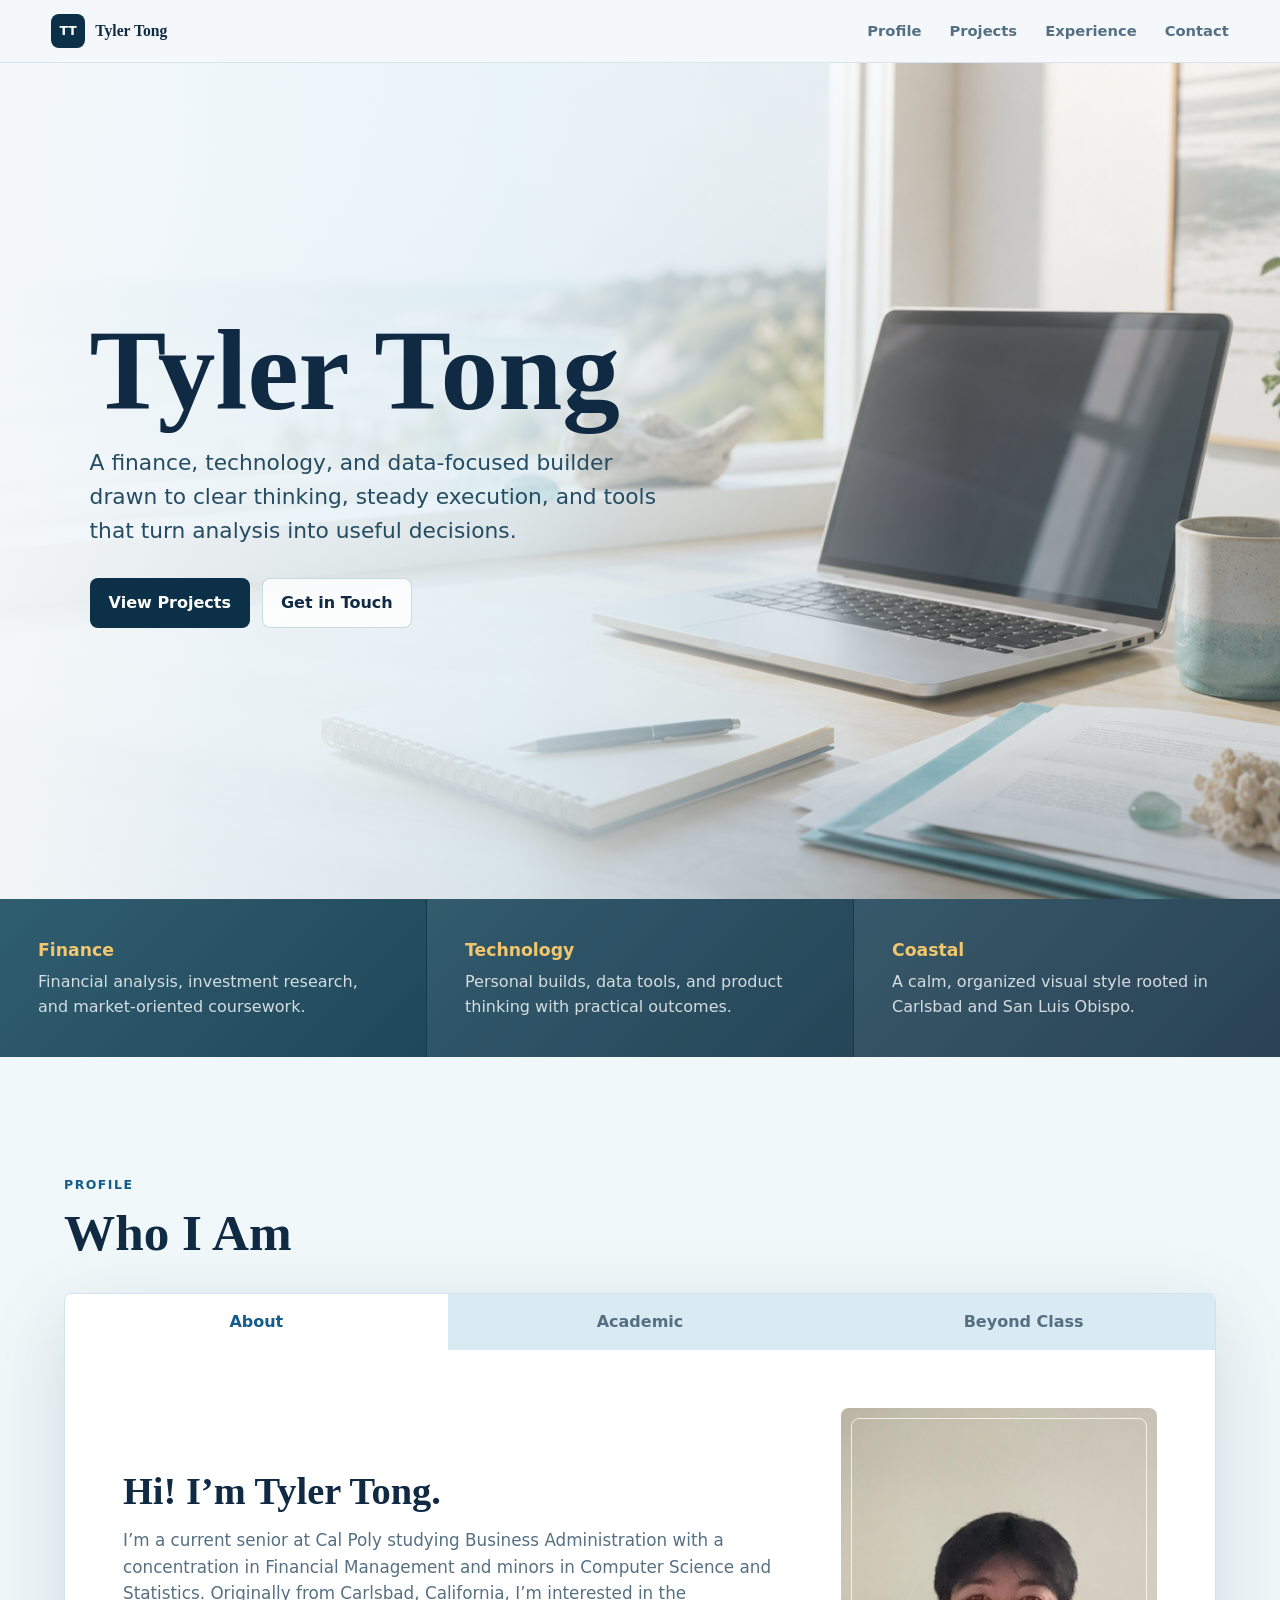
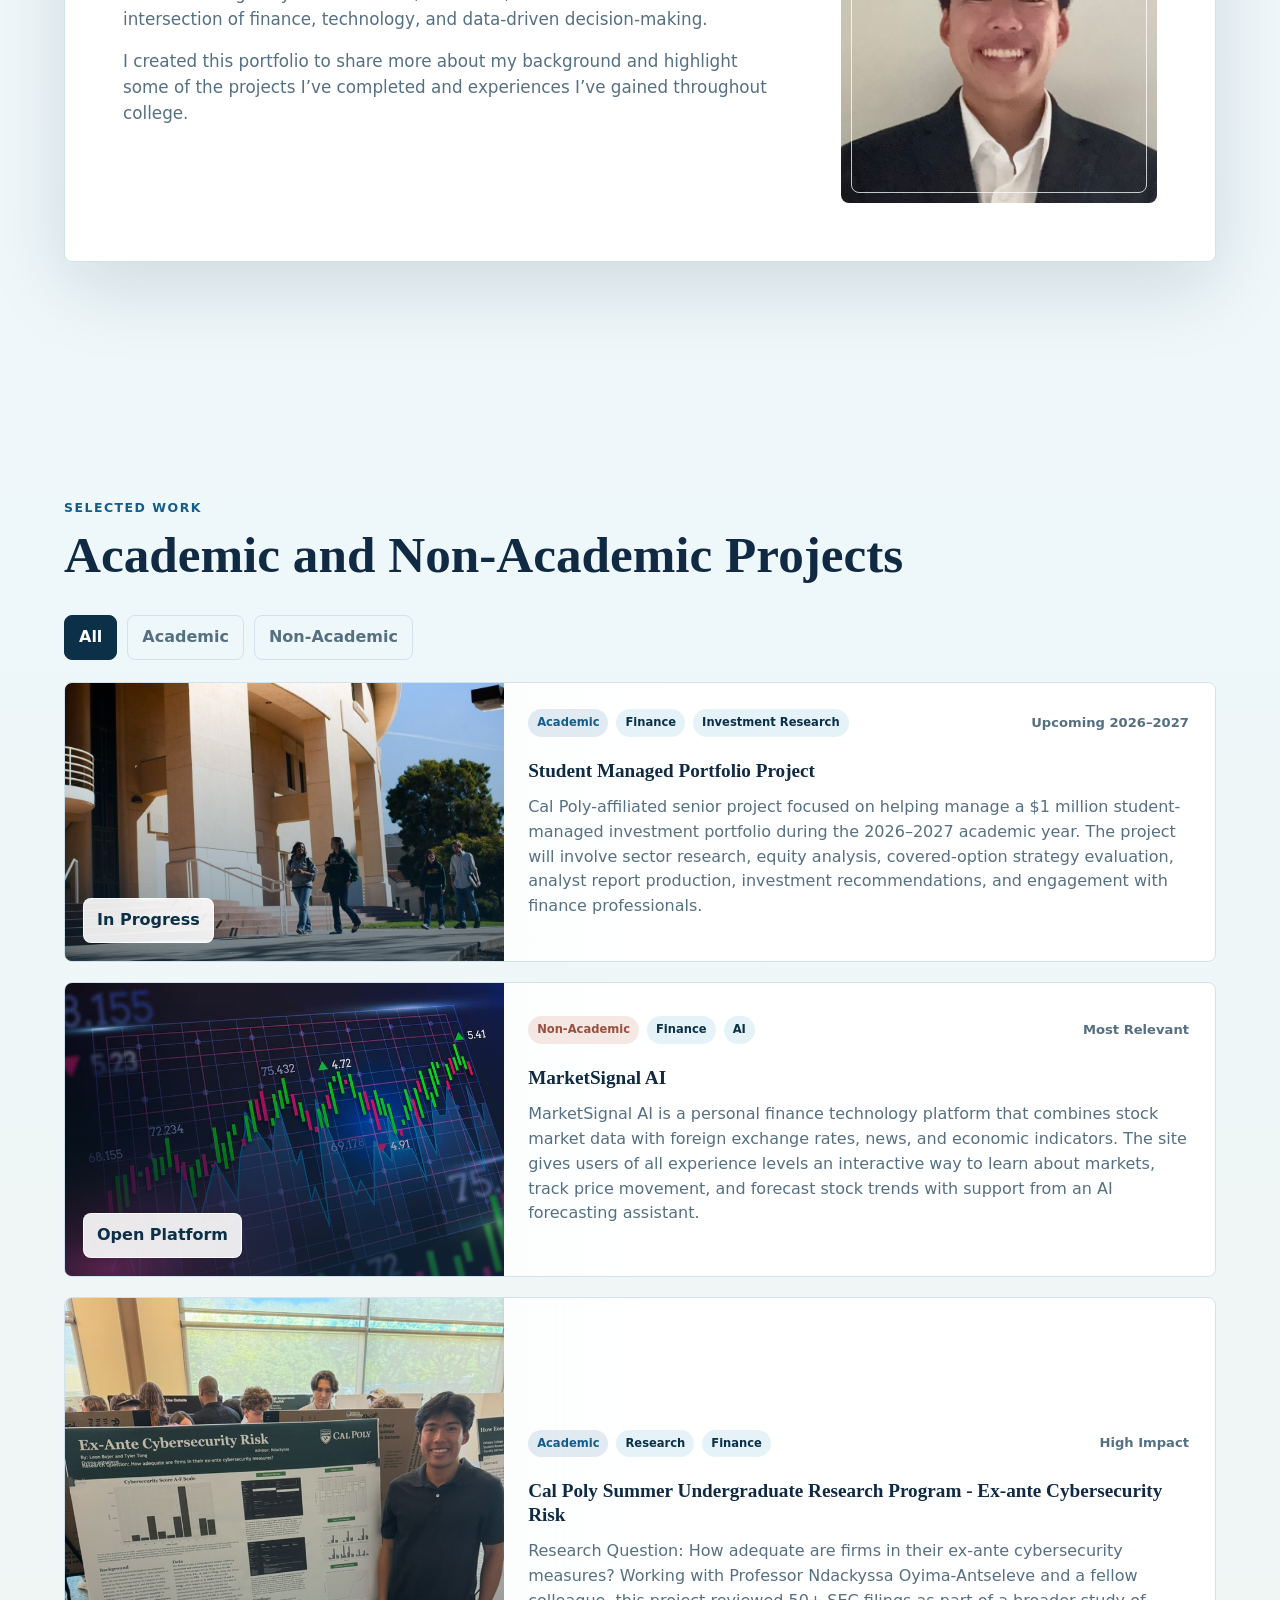
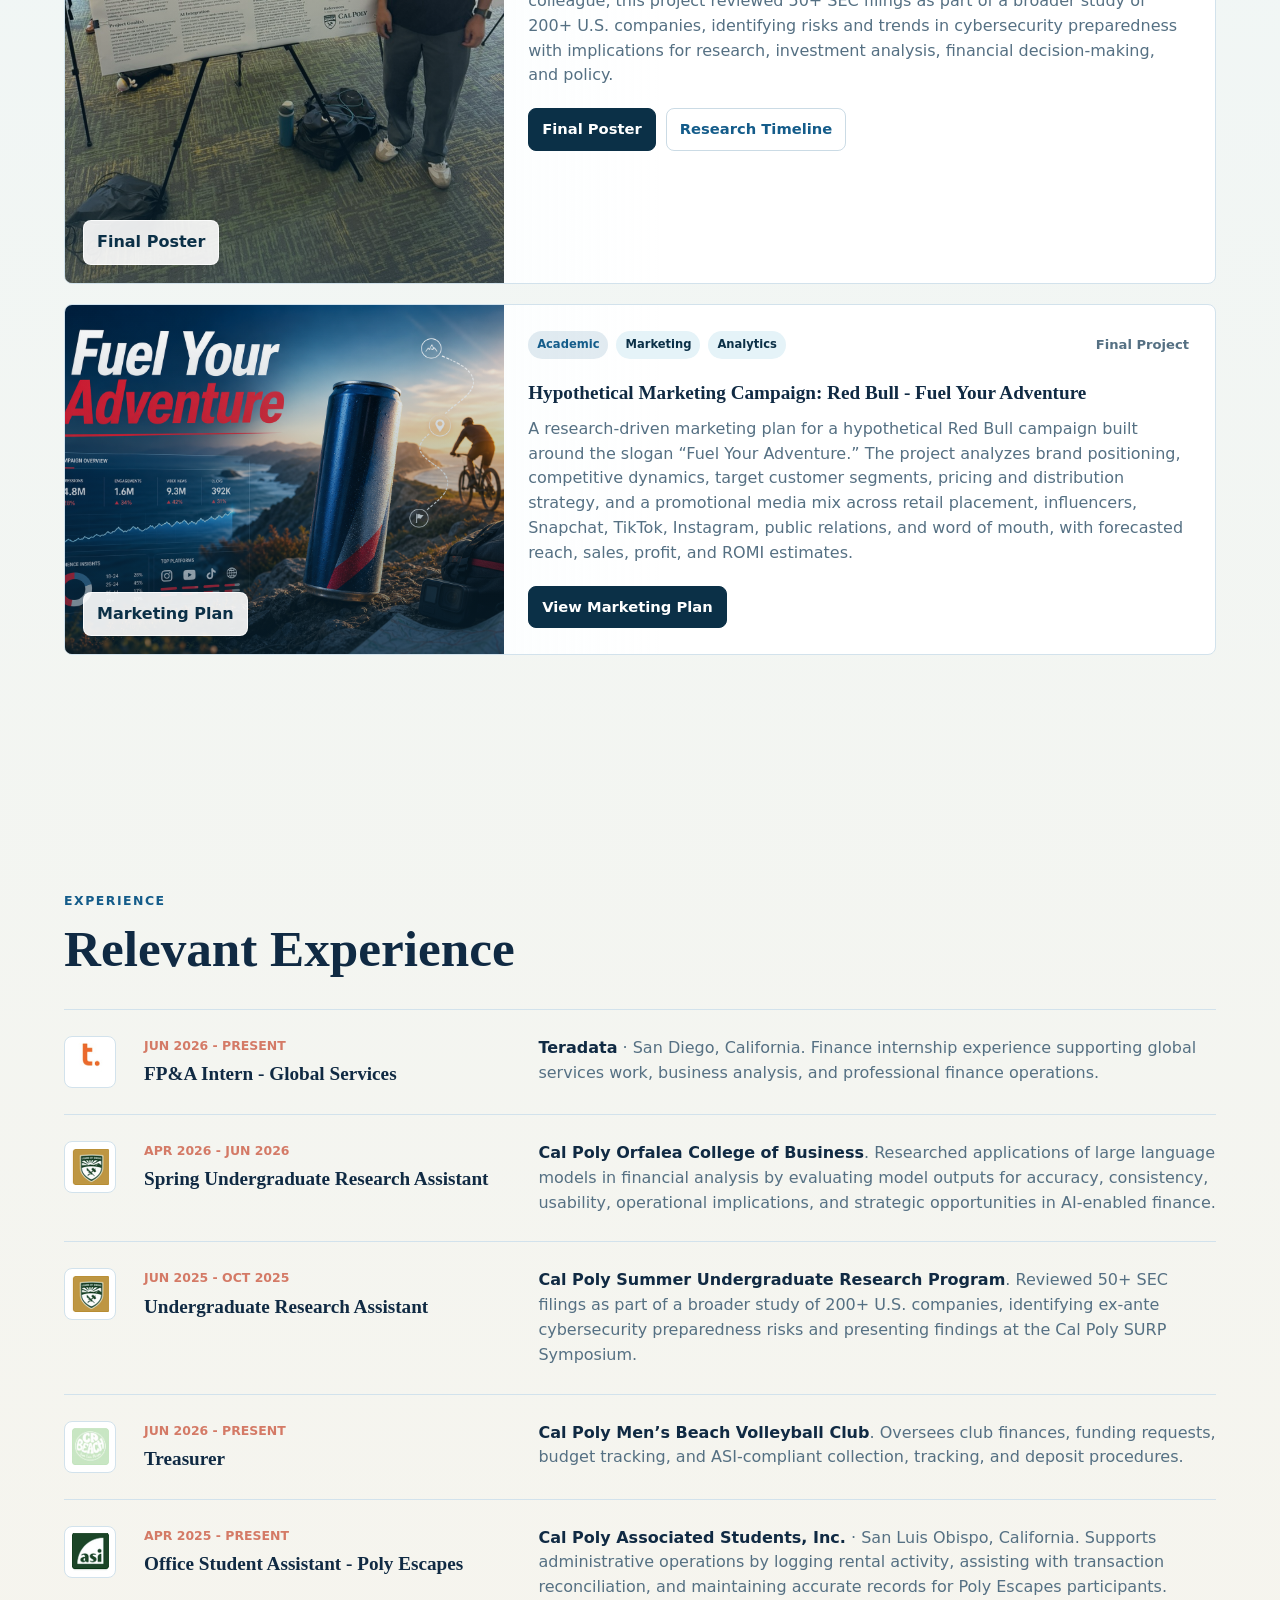
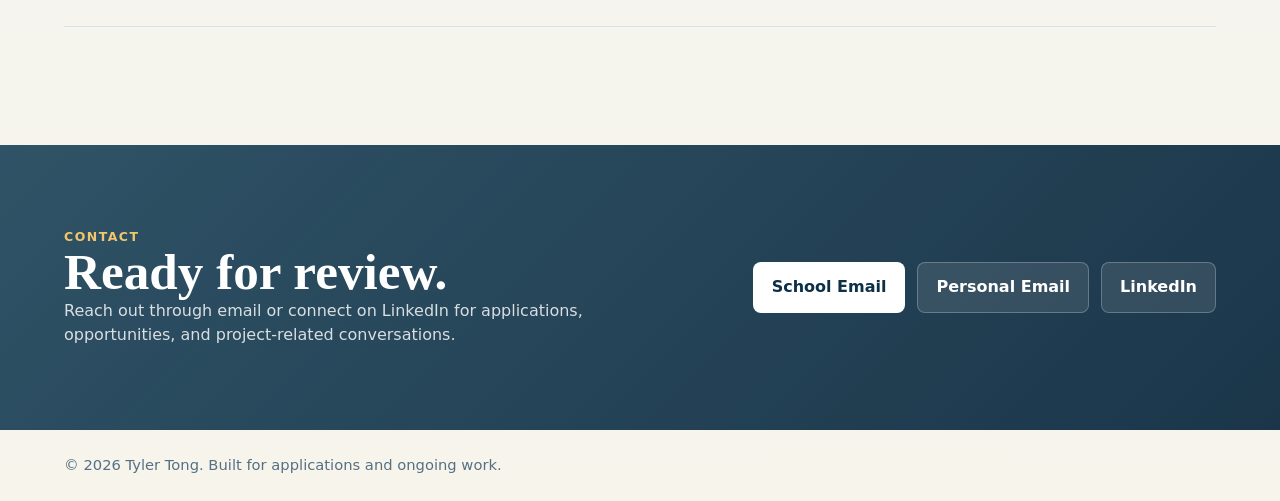
==== index.html @ 94c921d3 "Add files via upload" ====
<!doctype html>
<html lang="en">
  <head>
    <meta charset="utf-8">
    <meta name="viewport" content="width=device-width, initial-scale=1">
    <meta
      name="description"
      content="Professional portfolio for Tyler Tong featuring academic work, applied projects, and selected experience."
    >
    <title>Tyler Tong | Portfolio</title>
    <link rel="stylesheet" href="styles.css">
  </head>
  <body>
    <header class="site-header">
      <a class="brand" href="#home" aria-label="Tyler Tong home">
        <span class="brand-mark">TT</span>
        <span>Tyler Tong</span>
      </a>

      <nav class="nav-links" aria-label="Primary navigation">
        <a href="#profile">Profile</a>
        <a href="#projects">Projects</a>
        <a href="#experience">Experience</a>
        <a href="#contact">Contact</a>
      </nav>
    </header>

    <main id="home">
      <section class="hero" aria-labelledby="hero-title">
        <img src="assets/hero-coastal-workspace.png" alt="" aria-hidden="true">
        <div class="hero-overlay"></div>
        <div class="hero-content">
          <h1 id="hero-title">Tyler Tong</h1>
          <p class="hero-copy">
            A finance, technology, and data-focused builder drawn to clear
            thinking, steady execution, and tools that turn analysis into useful
            decisions.
          </p>
          <div class="hero-actions" aria-label="Primary actions">
            <a class="button primary" href="#projects">View Projects</a>
            <a class="button secondary" href="#contact">Get in Touch</a>
          </div>
        </div>
      </section>

      <section class="intro-band" aria-label="Highlights">
        <div>
          <span class="metric">Finance</span>
          <p>Financial analysis, investment research, and market-oriented coursework.</p>
        </div>
        <div>
          <span class="metric">Technology</span>
          <p>Personal builds, data tools, and product thinking with practical outcomes.</p>
        </div>
        <div>
          <span class="metric">Coastal</span>
          <p>A calm, organized visual style rooted in Carlsbad and San Luis Obispo.</p>
        </div>
      </section>

      <section id="profile" class="section profile-section" aria-labelledby="profile-title">
        <div class="section-heading">
          <p class="eyebrow">Profile</p>
          <h2 id="profile-title">Who I Am</h2>
        </div>

        <div class="tab-shell">
          <div class="tabs" role="tablist" aria-label="Profile sections">
            <button class="tab-button active" type="button" role="tab" aria-selected="true" aria-controls="about-panel" id="about-tab">
              About
            </button>
            <button class="tab-button" type="button" role="tab" aria-selected="false" aria-controls="academic-panel" id="academic-tab">
              Academic
            </button>
            <button class="tab-button" type="button" role="tab" aria-selected="false" aria-controls="beyond-panel" id="beyond-tab">
              Beyond Class
            </button>
          </div>

          <article class="tab-panel active" role="tabpanel" id="about-panel" aria-labelledby="about-tab">
            <div class="about-layout">
              <div>
                <h3>Hi! I’m Tyler Tong.</h3>
                <p>
                  I’m a current senior at Cal Poly studying Business Administration
                  with a concentration in Financial Management and minors in
                  Computer Science and Statistics. Originally from Carlsbad,
                  California, I’m interested in the intersection of finance,
                  technology, and data-driven decision-making.
                </p>
                <p>
                  I created this portfolio to share more about my background and
                  highlight some of the projects I’ve completed and experiences
                  I’ve gained throughout college.
                </p>
              </div>
              <figure class="profile-photo">
                <img src="assets/tyler-suit.jpeg" alt="Tyler Tong in a suit">
              </figure>
            </div>
          </article>

          <article class="tab-panel" role="tabpanel" id="academic-panel" aria-labelledby="academic-tab" hidden>
            <h3>Academic Background</h3>
            <dl class="academic-list">
              <div>
                <dt>Major</dt>
                <dd>Business Administration</dd>
              </div>
              <div>
                <dt>Concentration</dt>
                <dd>Financial Management</dd>
              </div>
              <div>
                <dt>Minors</dt>
                <dd>Computer Science and Statistics</dd>
              </div>
              <div>
                <dt>Academic Interests</dt>
                <dd>Financial Analysis, Investment Research, Data Analytics, and Technology</dd>
              </div>
              <div>
                <dt>Relevant Coursework</dt>
                <dd>Advanced Corporate Finance, Security Analysis and Portfolio Management, Fixed Income, Applied Regression Analysis, and Data Structures</dd>
              </div>
            </dl>

            <div class="honors-grid" aria-label="Academic honors">
              <article>
                <span>Dean’s List</span>
                <p>Awarded for earning a quarterly GPA of 3.5 or higher; recognized in multiple quarters.</p>
              </article>
              <article>
                <span>President’s List</span>
                <p>Awarded for earning Dean’s List honors in all three quarters of an academic year; 2024–2025 and 2025–2026.</p>
              </article>
            </div>
          </article>

          <article class="tab-panel" role="tabpanel" id="beyond-panel" aria-labelledby="beyond-tab" hidden>
            <h3>Beyond the Classroom</h3>
            <p>
              Some of the activities and interests I enjoy outside the classroom
              include beach volleyball, volunteering, running, surfing, and
              playing guitar.
            </p>

            <div class="beyond-grid">
              <article class="beyond-card featured">
                <img src="assets/beach-volleyball.jpeg" alt="Tyler playing beach volleyball with teammates">
                <div>
                  <span class="tag applied">Leadership</span>
                  <h4>Cal Poly Men’s Beach Volleyball Club</h4>
                  <p>
                    Treasurer and active club member. This role combines team
                    leadership, organization, and a sport that has been a big part
                    of my college experience.
                  </p>
                  <a href="https://www.instagram.com/cpmensbeach?utm_source=ig_web_button_share_sheet&amp;igsh=ZDNlZDc0MzIxNw==" target="_blank" rel="noreferrer">
                    Instagram
                  </a>
                </div>
              </article>

              <article class="beyond-card logo-card">
                <div class="logo-frame">
                  <img src="assets/slo-city-logo.png" alt="SLO City Church logo">
                </div>
                <h4>SLO City Church</h4>
                <p>Volunteer supporting church activities and events.</p>
                <a href="https://slocity.church/" target="_blank" rel="noreferrer">Website</a>
              </article>

              <article class="beyond-card interests-card">
                <img src="assets/running.jpeg" alt="Tyler running outdoors">
                <h4>Outside Interests</h4>
                <p>Running, surfing, and playing guitar.</p>
                <div class="interest-icons" aria-label="Personal interests">
                  <span>Run</span>
                  <span>Surf</span>
                  <span>Guitar</span>
                </div>
              </article>
            </div>
          </article>
        </div>
      </section>

      <section id="projects" class="section projects-section" aria-labelledby="projects-title">
        <div class="section-heading">
          <p class="eyebrow">Selected Work</p>
          <h2 id="projects-title">Academic and Non-Academic Projects</h2>
        </div>

        <div class="filter-bar" aria-label="Project filters">
          <button class="filter-button active" type="button" data-filter="all">All</button>
          <button class="filter-button" type="button" data-filter="academic">Academic</button>
          <button class="filter-button" type="button" data-filter="non-academic">Non-Academic</button>
        </div>

        <div class="project-list">
          <article class="project-card" data-category="academic">
            <div class="project-media">
              <img src="assets/student-managed-portfolio.png" alt="Cal Poly campus building with students walking outside">
              <a href="#" aria-label="Student Managed Portfolio Project details coming soon">In Progress</a>
            </div>
            <div class="project-content">
              <div class="card-topline">
                <div class="tag-row">
                  <span class="tag academic">Academic</span>
                  <span class="tag focus">Finance</span>
                  <span class="tag focus">Investment Research</span>
                </div>
                <span class="year">Upcoming 2026–2027</span>
              </div>
              <h3>Student Managed Portfolio Project</h3>
              <p>
                Cal Poly-affiliated senior project focused on helping manage a
                $1 million student-managed investment portfolio during the
                2026–2027 academic year. The project will involve sector
                research, equity analysis, covered-option strategy evaluation,
                analyst report production, investment recommendations, and
                engagement with finance professionals.
              </p>
            </div>
          </article>

          <article class="project-card" data-category="non-academic">
            <div class="project-media">
              <img src="assets/marketsignal-ai.png" alt="Market chart visualization for MarketSignal AI">
              <a href="https://ai-market-analytics-platform.onrender.com/#home" target="_blank" rel="noreferrer" aria-label="Open MarketSignal AI platform">Open Platform</a>
            </div>
            <div class="project-content">
              <div class="card-topline">
                <div class="tag-row">
                  <span class="tag applied">Non-Academic</span>
                  <span class="tag focus">Finance</span>
                  <span class="tag focus">AI</span>
                </div>
                <span class="year">Most Relevant</span>
              </div>
              <h3>MarketSignal AI</h3>
              <p>
                MarketSignal AI is a personal finance technology platform that
                combines stock market data with foreign exchange rates, news, and
                economic indicators. The site gives users of all experience levels
                an interactive way to learn about markets, track price movement,
                and forecast stock trends with support from an AI forecasting
                assistant.
              </p>
            </div>
          </article>

          <article class="project-card" data-category="academic">
            <div class="project-media">
              <img src="assets/surp-symposium.jpeg" alt="Tyler Tong presenting the Ex-Ante Cybersecurity Risk poster at the Cal Poly SURP Symposium">
              <a href="assets/documents/surp-final-poster.pdf" target="_blank" rel="noreferrer" aria-label="Open SURP final research poster">Final Poster</a>
            </div>
            <div class="project-content">
              <div class="card-topline">
                <div class="tag-row">
                  <span class="tag academic">Academic</span>
                  <span class="tag focus">Research</span>
                  <span class="tag focus">Finance</span>
                </div>
                <span class="year">High Impact</span>
              </div>
              <h3>Cal Poly Summer Undergraduate Research Program - Ex-ante Cybersecurity Risk</h3>
              <p>
                Research Question: How adequate are firms in their ex-ante
                cybersecurity measures? Working with Professor Ndackyssa
                Oyima-Antseleve and a fellow colleague, this project reviewed 50+
                SEC filings as part of a broader study of 200+ U.S. companies,
                identifying risks and trends in cybersecurity preparedness with
                implications for research, investment analysis, financial
                decision-making, and policy.
              </p>
              <div class="project-actions" aria-label="SURP research documents">
                <a href="assets/documents/surp-final-poster.pdf" target="_blank" rel="noreferrer">Final Poster</a>
                <a href="assets/documents/surp-timeline-presentation.pdf" target="_blank" rel="noreferrer">Research Timeline</a>
              </div>
            </div>
          </article>

          <article class="project-card" data-category="academic">
            <div class="project-media">
              <img src="assets/redbull-fuel-your-adventure.png" alt="Hypothetical Fuel Your Adventure marketing campaign visual with adventure and analytics elements">
              <a href="assets/documents/redbull-final-marketing-plan.pdf" target="_blank" rel="noreferrer" aria-label="Open Red Bull final marketing plan">Marketing Plan</a>
            </div>
            <div class="project-content">
              <div class="card-topline">
                <div class="tag-row">
                  <span class="tag academic">Academic</span>
                  <span class="tag focus">Marketing</span>
                  <span class="tag focus">Analytics</span>
                </div>
                <span class="year">Final Project</span>
              </div>
              <h3>Hypothetical Marketing Campaign: Red Bull - Fuel Your Adventure</h3>
              <p>
                A research-driven marketing plan for a hypothetical Red Bull
                campaign built around the slogan “Fuel Your Adventure.” The
                project analyzes brand positioning, competitive dynamics, target
                customer segments, pricing and distribution strategy, and a
                promotional media mix across retail placement, influencers,
                Snapchat, TikTok, Instagram, public relations, and word of mouth,
                with forecasted reach, sales, profit, and ROMI estimates.
              </p>
              <div class="project-actions" aria-label="Red Bull marketing campaign document">
                <a href="assets/documents/redbull-final-marketing-plan.pdf" target="_blank" rel="noreferrer">View Marketing Plan</a>
              </div>
            </div>
          </article>
        </div>
      </section>

      <section id="experience" class="section timeline-section" aria-labelledby="experience-title">
        <div class="section-heading">
          <p class="eyebrow">Experience</p>
          <h2 id="experience-title">Relevant Experience</h2>
        </div>

        <div class="timeline">
          <article>
            <div class="experience-logo">
              <img src="assets/teradata-logo.png" alt="Teradata logo">
            </div>
            <div class="experience-role">
              <span>Jun 2026 - Present</span>
              <h3>FP&amp;A Intern - Global Services</h3>
            </div>
            <p>
              <strong>Teradata</strong> · San Diego, California. Finance internship
              experience supporting global services work, business analysis, and
              professional finance operations.
            </p>
          </article>
          <article>
            <div class="experience-logo">
              <img src="assets/cal-poly-ocob-logo.png" alt="Cal Poly Orfalea College of Business logo">
            </div>
            <div class="experience-role">
              <span>Apr 2026 - Jun 2026</span>
              <h3>Spring Undergraduate Research Assistant</h3>
            </div>
            <p>
              <strong>Cal Poly Orfalea College of Business</strong>. Researched
              applications of large language models in financial analysis by
              evaluating model outputs for accuracy, consistency, usability,
              operational implications, and strategic opportunities in
              AI-enabled finance.
            </p>
          </article>
          <article>
            <div class="experience-logo">
              <img src="assets/cal-poly-ocob-logo.png" alt="Cal Poly Orfalea College of Business logo">
            </div>
            <div class="experience-role">
              <span>Jun 2025 - Oct 2025</span>
              <h3>Undergraduate Research Assistant</h3>
            </div>
            <p>
              <strong>Cal Poly Summer Undergraduate Research Program</strong>.
              Reviewed 50+ SEC filings as part of a broader study of 200+ U.S.
              companies, identifying ex-ante cybersecurity preparedness risks
              and presenting findings at the Cal Poly SURP Symposium.
            </p>
          </article>
          <article>
            <div class="experience-logo">
              <img src="assets/beach-volleyball-logo.png" alt="Cal Poly Men's Beach Volleyball Club logo">
            </div>
            <div class="experience-role">
              <span>Jun 2026 - Present</span>
              <h3>Treasurer</h3>
            </div>
            <p>
              <strong>Cal Poly Men’s Beach Volleyball Club</strong>. Oversees
              club finances, funding requests, budget tracking, and
              ASI-compliant collection, tracking, and deposit procedures.
            </p>
          </article>
          <article>
            <div class="experience-logo">
              <img src="assets/asi-logo.png" alt="Associated Students, Inc. logo">
            </div>
            <div class="experience-role">
              <span>Apr 2025 - Present</span>
              <h3>Office Student Assistant - Poly Escapes</h3>
            </div>
            <p>
              <strong>Cal Poly Associated Students, Inc.</strong> · San Luis
              Obispo, California. Supports administrative operations by logging
              rental activity, assisting with transaction reconciliation, and
              maintaining accurate records for Poly Escapes participants.
            </p>
          </article>
        </div>
      </section>

      <section id="contact" class="contact-section" aria-labelledby="contact-title">
        <div>
          <p class="eyebrow">Contact</p>
          <h2 id="contact-title">Ready for review.</h2>
          <p>
            Reach out through email or connect on LinkedIn for applications,
            opportunities, and project-related conversations.
          </p>
        </div>
        <div class="contact-actions">
          <a class="button primary" href="mailto:tntong@calpoly.edu">School Email</a>
          <a class="button secondary" href="mailto:tytong12@gmail.com">Personal Email</a>
          <a class="button secondary" href="https://www.linkedin.com/in/tyler-tong/" target="_blank" rel="noreferrer">LinkedIn</a>
        </div>
      </section>
    </main>

    <footer class="site-footer">
      <p>&copy; <span id="year"></span> Tyler Tong. Built for applications and ongoing work.</p>
    </footer>

    <script src="script.js"></script>
  </body>
</html>
---- styles.css ----
:root {
  --ink: #102a43;
  --muted: #557083;
  --paper: #f4f8fb;
  --surface: #ffffff;
  --line: #d2e2ec;
  --green: #087f8c;
  --coral: #d47a66;
  --gold: #caa35e;
  --graphite: #0b3047;
  --aqua: #d7f0f4;
  --sand: #f0e5cf;
  --blue: #145c8a;
  --sky: #e8f5fb;
  --shadow: 0 24px 80px rgba(16, 42, 67, 0.14);
}

* {
  box-sizing: border-box;
}

html {
  scroll-behavior: smooth;
}

body {
  margin: 0;
  background:
    linear-gradient(180deg, #f4f8fb 0%, #eef7f9 42%, #f7f4ec 100%);
  color: var(--ink);
  font-family: system-ui, -apple-system, BlinkMacSystemFont, "Segoe UI", sans-serif;
  line-height: 1.55;
  font-variant-numeric: tabular-nums;
}

a {
  color: inherit;
}

.site-header {
  align-items: center;
  background: rgba(244, 248, 251, 0.92);
  border-bottom: 1px solid rgba(210, 226, 236, 0.92);
  display: flex;
  justify-content: space-between;
  left: 0;
  padding: 14px clamp(18px, 4vw, 52px);
  position: sticky;
  right: 0;
  top: 0;
  z-index: 20;
  backdrop-filter: blur(18px);
}

.brand {
  align-items: center;
  display: inline-flex;
  font-size: 0.98rem;
  font-family: Georgia, "Times New Roman", serif;
  font-weight: 700;
  gap: 10px;
  letter-spacing: 0;
  text-decoration: none;
}

.brand-mark {
  align-items: center;
  background: var(--graphite);
  border-radius: 8px;
  color: #fff;
  display: inline-flex;
  font-family: system-ui, -apple-system, BlinkMacSystemFont, "Segoe UI", sans-serif;
  font-size: 0.78rem;
  height: 34px;
  justify-content: center;
  width: 34px;
}

.nav-links {
  display: flex;
  gap: clamp(14px, 2.3vw, 28px);
}

.nav-links a {
  color: var(--muted);
  font-size: 0.92rem;
  font-weight: 800;
  text-decoration: none;
}

.nav-links a:hover {
  color: var(--ink);
}

.hero {
  display: grid;
  min-height: calc(100vh - 64px);
  overflow: hidden;
  position: relative;
}

.hero img,
.hero-overlay,
.hero-content {
  grid-area: 1 / 1;
}

.hero img {
  height: 100%;
  min-height: calc(100vh - 64px);
  object-fit: cover;
  object-position: center;
  width: 100%;
}

.hero-overlay {
  background:
    linear-gradient(90deg, rgba(244, 248, 251, 0.97) 0%, rgba(232, 245, 251, 0.82) 40%, rgba(244, 248, 251, 0.16) 75%),
    linear-gradient(0deg, rgba(11, 48, 71, 0.18), rgba(11, 48, 71, 0));
}

.hero-content {
  align-self: center;
  max-width: 760px;
  padding: clamp(74px, 9vw, 120px) clamp(22px, 7vw, 90px) clamp(82px, 11vw, 130px);
  position: relative;
  z-index: 1;
}

.eyebrow {
  color: var(--blue);
  font-size: 0.78rem;
  font-weight: 800;
  letter-spacing: 0.12em;
  margin: 0 0 12px;
  text-transform: uppercase;
}

h1,
h2,
h3,
p {
  margin-top: 0;
}

h1,
h2,
h3 {
  font-family: Georgia, "Times New Roman", serif;
  font-weight: 700;
}

h1 {
  font-size: clamp(3.8rem, 9vw, 8.8rem);
  letter-spacing: 0;
  line-height: 0.9;
  margin-bottom: 24px;
}

h2 {
  font-size: clamp(2rem, 4vw, 4rem);
  letter-spacing: 0;
  line-height: 1.02;
  margin-bottom: 0;
}

h3 {
  font-size: 1.2rem;
  line-height: 1.25;
  margin-bottom: 12px;
}

.hero-copy {
  color: #244c63;
  font-size: clamp(1.05rem, 2vw, 1.36rem);
  max-width: 650px;
}

.hero-actions,
.contact-actions {
  display: flex;
  flex-wrap: wrap;
  gap: 12px;
  margin-top: 30px;
}

.button {
  align-items: center;
  border: 1px solid transparent;
  border-radius: 8px;
  display: inline-flex;
  font-weight: 800;
  justify-content: center;
  min-height: 46px;
  padding: 12px 18px;
  text-decoration: none;
}

.button.primary {
  background: var(--graphite);
  color: #fff;
}

.button.secondary {
  background: rgba(255, 255, 255, 0.82);
  border-color: rgba(20, 92, 138, 0.22);
  color: var(--ink);
}

.intro-band {
  background:
    linear-gradient(135deg, rgba(8, 127, 140, 0.18), rgba(212, 122, 102, 0.08)),
    var(--graphite);
  color: #fff;
  display: grid;
  gap: 1px;
  grid-template-columns: repeat(3, 1fr);
}

.intro-band div {
  background:
    linear-gradient(135deg, rgba(215, 240, 244, 0.14), rgba(255, 255, 255, 0.03)),
    rgba(255, 255, 255, 0.035);
  min-height: 136px;
  padding: clamp(22px, 4vw, 38px);
}

.metric {
  color: #f2c66d;
  display: block;
  font-size: 1.08rem;
  font-weight: 800;
  margin-bottom: 6px;
}

.intro-band p {
  color: rgba(255, 255, 255, 0.8);
  margin-bottom: 0;
  max-width: 340px;
}

.section {
  padding: clamp(68px, 10vw, 118px) clamp(20px, 5vw, 72px);
}

.section-heading {
  margin: 0 auto 34px;
  max-width: 1160px;
}

.tab-shell {
  background: var(--surface);
  border: 1px solid var(--line);
  border-radius: 8px;
  box-shadow: var(--shadow);
  margin: 0 auto;
  max-width: 1160px;
  overflow: hidden;
}

.tabs {
  background: #d9eaf2;
  display: grid;
  gap: 1px;
  grid-template-columns: repeat(3, 1fr);
}

.tab-button,
.filter-button {
  appearance: none;
  background: transparent;
  border: 0;
  color: var(--muted);
  cursor: pointer;
  font: inherit;
  font-weight: 800;
}

.tab-button {
  min-height: 56px;
  padding: 14px 18px;
}

.tab-button.active {
  background: var(--surface);
  color: var(--blue);
}

.tab-panel {
  min-height: 280px;
  padding: clamp(28px, 5vw, 58px);
}

.tab-panel h3 {
  font-size: clamp(1.7rem, 3vw, 2.7rem);
  max-width: 760px;
}

.tab-panel p {
  color: var(--muted);
  font-size: 1.05rem;
  max-width: 780px;
}

.about-layout {
  align-items: center;
  display: grid;
  gap: clamp(28px, 5vw, 62px);
  grid-template-columns: minmax(0, 1.35fr) minmax(220px, 0.65fr);
}

.profile-photo {
  border-radius: 8px;
  margin: 0;
  overflow: hidden;
  position: relative;
}

.profile-photo::before {
  border: 1px solid rgba(255, 255, 255, 0.75);
  border-radius: 8px;
  content: "";
  inset: 10px;
  position: absolute;
  z-index: 1;
}

.profile-photo img {
  aspect-ratio: 4 / 5;
  display: block;
  height: 100%;
  object-fit: cover;
  object-position: center top;
  width: 100%;
}

.academic-list {
  display: grid;
  gap: 0;
  margin: 28px 0 0;
}

.academic-list div {
  border-top: 1px solid var(--line);
  display: grid;
  gap: 18px;
  grid-template-columns: 210px 1fr;
  padding: 16px 0;
}

.academic-list dt {
  color: var(--blue);
  font-size: 0.82rem;
  font-weight: 800;
  text-transform: uppercase;
}

.academic-list dd {
  color: var(--ink);
  margin: 0;
}

.honors-grid {
  display: grid;
  gap: 16px;
  grid-template-columns: repeat(2, minmax(0, 1fr));
  margin-top: 28px;
}

.honors-grid article {
  background: var(--sky);
  border: 1px solid rgba(20, 92, 138, 0.18);
  border-radius: 8px;
  padding: 18px;
}

.honors-grid span,
.beyond-card h4 {
  color: var(--ink);
  display: block;
  font-weight: 800;
}

.honors-grid p {
  font-size: 0.96rem;
  margin: 8px 0 0;
}

.beyond-grid {
  display: grid;
  gap: 18px;
  grid-template-columns: 1.35fr 0.82fr;
  margin-top: 30px;
}

.beyond-card {
  background:
    linear-gradient(180deg, rgba(215, 240, 244, 0.32), rgba(255, 255, 255, 0) 48%),
    #fff;
  border: 1px solid var(--line);
  border-radius: 8px;
  overflow: hidden;
  padding: 18px;
}

.beyond-card.featured {
  display: grid;
  gap: 22px;
  grid-row: span 2;
  grid-template-rows: minmax(260px, 1fr) auto;
  padding: 0;
}

.beyond-card.featured > div {
  padding: 0 22px 22px;
}

.beyond-card img {
  display: block;
  object-fit: cover;
  width: 100%;
}

.beyond-card.featured > img {
  aspect-ratio: 16 / 10;
  height: 100%;
}

.beyond-card h4 {
  font-size: 1.12rem;
  line-height: 1.24;
  margin: 12px 0 8px;
}

.beyond-card p {
  font-size: 0.96rem;
  margin-bottom: 14px;
}

.beyond-card a {
  color: var(--blue);
  font-weight: 800;
  text-decoration: none;
}

.logo-card {
  display: grid;
  align-content: start;
}

.logo-frame {
  align-items: center;
  aspect-ratio: 16 / 9;
  background: linear-gradient(135deg, var(--graphite), var(--blue));
  border-radius: 8px;
  display: flex;
  justify-content: center;
  padding: 20px;
}

.logo-frame img {
  height: min(130px, 75%);
  object-fit: contain;
  width: auto;
}

.interests-card > img {
  aspect-ratio: 16 / 9;
  border-radius: 8px;
  margin-bottom: 16px;
}

.interest-icons {
  display: flex;
  flex-wrap: wrap;
  gap: 8px;
}

.interest-icons span {
  background: var(--sand);
  border-radius: 999px;
  color: var(--ink);
  font-size: 0.78rem;
  font-weight: 800;
  padding: 6px 10px;
}

.compact-list {
  color: var(--ink);
  display: grid;
  gap: 10px;
  margin: 26px 0 0;
  padding-left: 20px;
}

.filter-bar {
  display: flex;
  flex-wrap: wrap;
  gap: 10px;
  margin: 0 auto 22px;
  max-width: 1160px;
}

.filter-button {
  border: 1px solid var(--line);
  border-radius: 8px;
  min-height: 40px;
  padding: 9px 14px;
}

.filter-button.active {
  background: var(--graphite);
  border-color: var(--graphite);
  color: #fff;
}

.project-list {
  display: grid;
  gap: 20px;
  margin: 0 auto;
  max-width: 1160px;
}

.project-card {
  background:
    linear-gradient(90deg, rgba(215, 240, 244, 0.28), rgba(255, 255, 255, 0) 52%),
    var(--surface);
  border: 1px solid var(--line);
  border-radius: 8px;
  display: grid;
  gap: 24px;
  grid-template-columns: minmax(260px, 0.78fr) minmax(0, 1.22fr);
  min-height: 255px;
  overflow: hidden;
  padding: 0;
  transition: transform 180ms ease, box-shadow 180ms ease;
}

.project-card:hover {
  box-shadow: 0 18px 44px rgba(16, 42, 67, 0.14);
  transform: translateY(-3px);
}

.project-card.hidden {
  display: none;
}

.project-media {
  min-height: 255px;
  position: relative;
}

.project-media img {
  display: block;
  height: 100%;
  object-fit: cover;
  width: 100%;
}

.project-media::after {
  background: linear-gradient(180deg, rgba(11, 48, 71, 0), rgba(11, 48, 71, 0.52));
  content: "";
  inset: 0;
  position: absolute;
}

.project-media a {
  align-items: center;
  background: rgba(255, 255, 255, 0.9);
  border: 1px solid rgba(255, 255, 255, 0.75);
  border-radius: 8px;
  bottom: 18px;
  color: var(--graphite);
  display: inline-flex;
  font-weight: 800;
  left: 18px;
  min-height: 40px;
  padding: 9px 13px;
  position: absolute;
  text-decoration: none;
  z-index: 1;
}

.project-content {
  align-self: center;
  padding: 26px 26px 26px 0;
}

.card-topline {
  align-items: center;
  display: flex;
  gap: 16px;
  justify-content: space-between;
  margin-bottom: 22px;
}

.tag-row {
  display: flex;
  flex-wrap: wrap;
  gap: 8px;
}

.tag {
  border-radius: 999px;
  font-size: 0.72rem;
  font-weight: 800;
  padding: 5px 9px;
}

.tag.academic {
  background: rgba(20, 92, 138, 0.12);
  color: var(--blue);
}

.tag.applied {
  background: rgba(197, 111, 90, 0.16);
  color: #994f3e;
}

.tag.focus {
  background: #e5f3f8;
  color: var(--graphite);
}

.year {
  color: var(--muted);
  font-size: 0.82rem;
  font-weight: 800;
  white-space: nowrap;
}

.project-card p {
  color: var(--muted);
  max-width: 680px;
}

.project-actions {
  display: flex;
  flex-wrap: wrap;
  gap: 10px;
  margin-top: 20px;
}

.project-actions a {
  align-items: center;
  border: 1px solid rgba(20, 92, 138, 0.22);
  border-radius: 8px;
  color: var(--blue);
  display: inline-flex;
  font-size: 0.92rem;
  font-weight: 800;
  min-height: 40px;
  padding: 9px 13px;
  text-decoration: none;
}

.project-actions a:first-child {
  background: var(--graphite);
  border-color: var(--graphite);
  color: #fff;
}

.timeline {
  display: grid;
  gap: 0;
  margin: 0 auto;
  max-width: 1160px;
}

.timeline article {
  align-items: start;
  border-top: 1px solid var(--line);
  display: grid;
  gap: 18px;
  grid-template-columns: 62px minmax(190px, 1fr) 1.8fr;
  padding: 26px 0;
}

.timeline article:last-child {
  border-bottom: 1px solid var(--line);
}

.timeline span {
  color: var(--coral);
  display: block;
  font-size: 0.78rem;
  font-weight: 800;
  margin-bottom: 7px;
  text-transform: uppercase;
}

.timeline p {
  color: var(--muted);
  margin-bottom: 0;
}

.experience-logo {
  align-items: center;
  background: var(--surface);
  border: 1px solid var(--line);
  border-radius: 8px;
  display: inline-flex;
  height: 52px;
  justify-content: center;
  overflow: hidden;
  width: 52px;
}

.experience-logo img {
  display: block;
  height: 100%;
  object-fit: contain;
  width: 100%;
}

.experience-role h3 {
  margin-bottom: 0;
}

.timeline strong {
  color: var(--ink);
}

.contact-section {
  align-items: center;
  background:
    linear-gradient(135deg, rgba(215, 240, 244, 0.18), rgba(212, 122, 102, 0.08)),
    var(--graphite);
  color: #fff;
  display: grid;
  gap: 30px;
  grid-template-columns: 1.2fr 1fr;
  padding: clamp(48px, 7vw, 82px) clamp(20px, 5vw, 72px);
}

.contact-section > div {
  max-width: 760px;
}

.contact-section .eyebrow {
  color: #f2c66d;
}

.contact-section p {
  color: rgba(255, 255, 255, 0.82);
  margin-bottom: 0;
}

.contact-actions {
  justify-content: flex-end;
  margin-top: 0;
}

.contact-section .button.secondary {
  background: rgba(255, 255, 255, 0.1);
  border-color: rgba(255, 255, 255, 0.24);
  color: #fff;
}

.contact-section .button.primary {
  background: #fff;
  color: var(--graphite);
}

.site-footer {
  color: var(--muted);
  font-size: 0.92rem;
  padding: 24px clamp(20px, 5vw, 72px);
}

.site-footer p {
  margin: 0;
}

@media (max-width: 980px) {
  .about-layout,
  .beyond-grid,
  .project-card {
    grid-template-columns: 1fr;
  }

  .project-content {
    padding: 0 22px 24px;
  }

  .project-media {
    min-height: 230px;
  }

  .profile-photo {
    max-width: 420px;
  }

  .contact-section {
    grid-template-columns: 1fr;
  }

  .timeline article {
    grid-template-columns: 54px 1fr;
  }

  .timeline article p {
    grid-column: 1 / -1;
  }

  .contact-actions {
    justify-content: flex-start;
  }
}

@media (max-width: 720px) {
  .site-header {
    align-items: flex-start;
    flex-direction: column;
    gap: 12px;
  }

  .nav-links {
    flex-wrap: wrap;
  }

  .hero,
  .hero img {
    min-height: 760px;
  }

  .hero-overlay {
    background: linear-gradient(180deg, rgba(244, 248, 251, 0.97) 0%, rgba(232, 245, 251, 0.82) 58%, rgba(244, 248, 251, 0.32) 100%);
  }

  .hero-content {
    align-self: start;
    padding-top: 70px;
  }

  .intro-band,
  .tabs,
  .academic-list div,
  .honors-grid {
    grid-template-columns: 1fr;
  }

  .tab-button {
    text-align: left;
  }

  .project-card {
    min-height: 260px;
  }

  .card-topline {
    align-items: flex-start;
    flex-direction: column;
    gap: 10px;
  }
}

@media (max-width: 430px) {
  .nav-links {
    gap: 10px 14px;
  }

  .nav-links a {
    font-size: 0.86rem;
  }

  h1 {
    font-size: 3.15rem;
  }

  .button {
    width: 100%;
  }

  .timeline article {
    gap: 8px;
  }
}
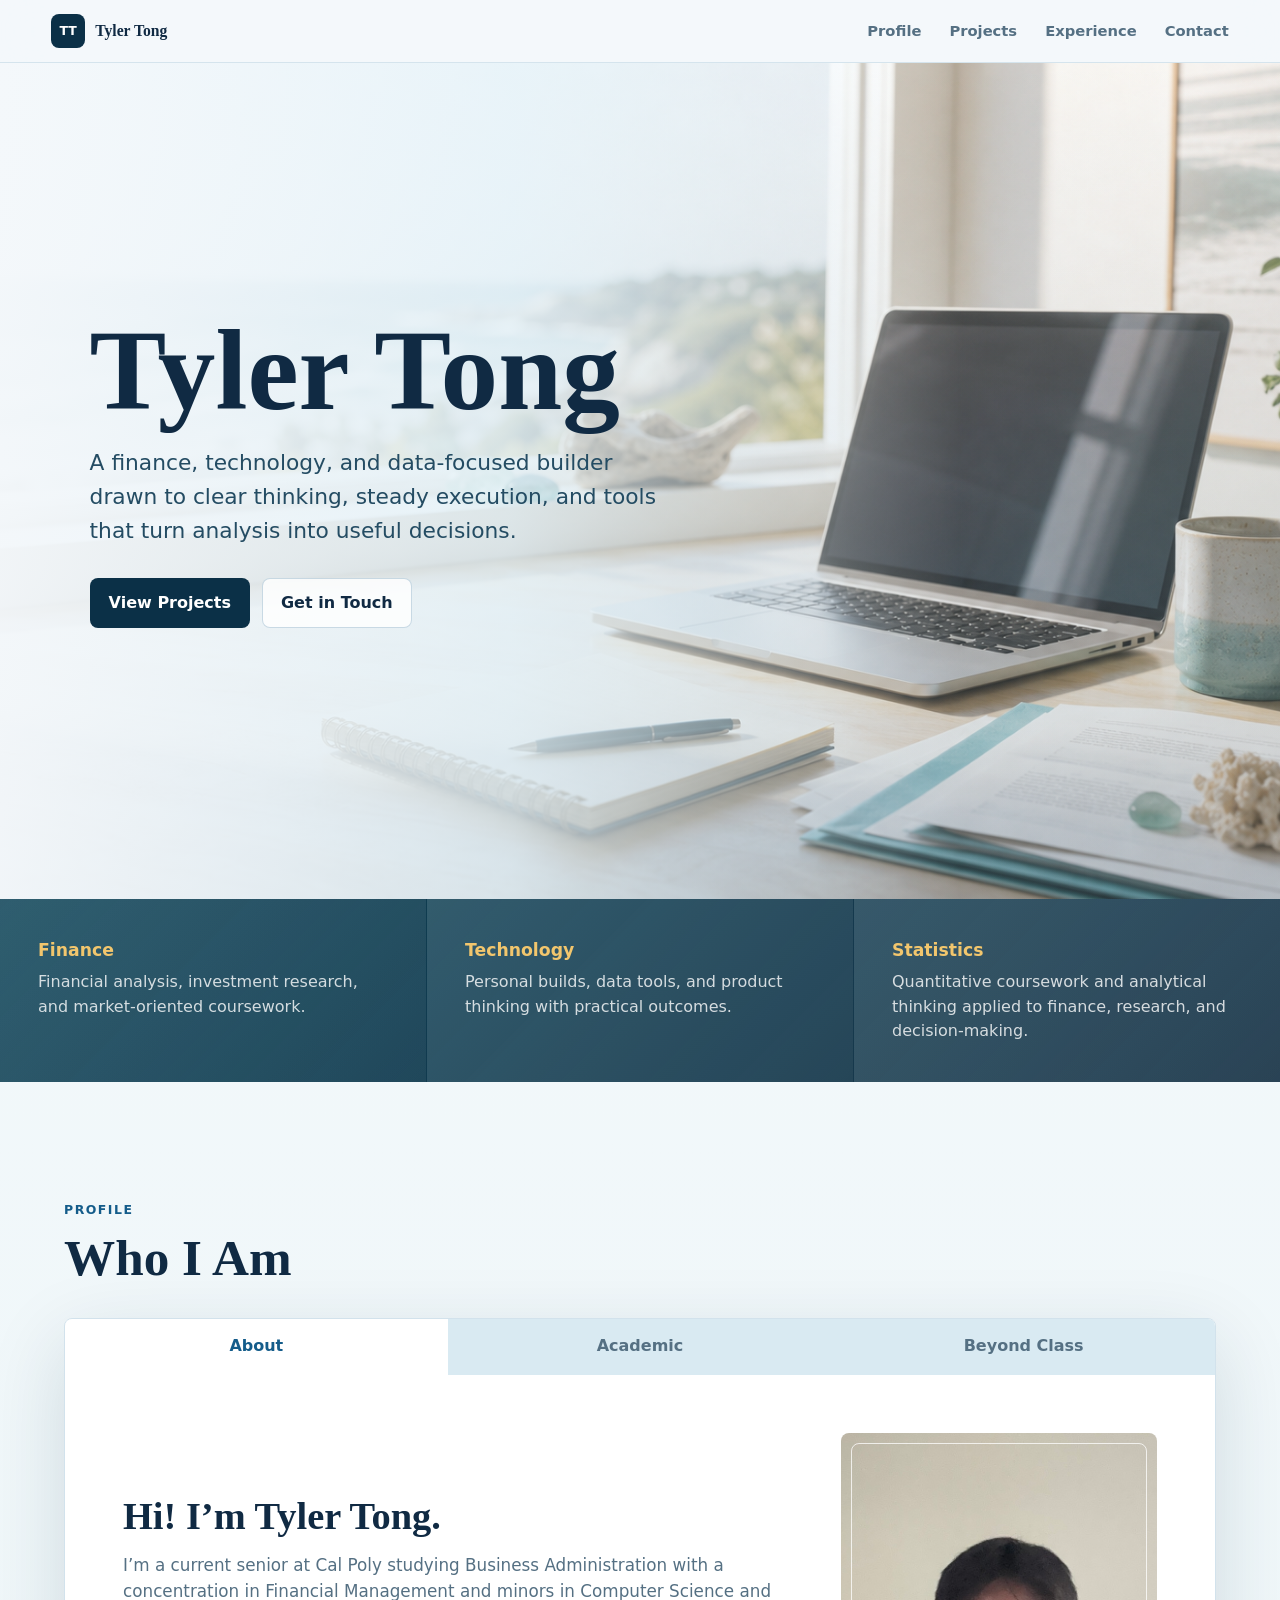
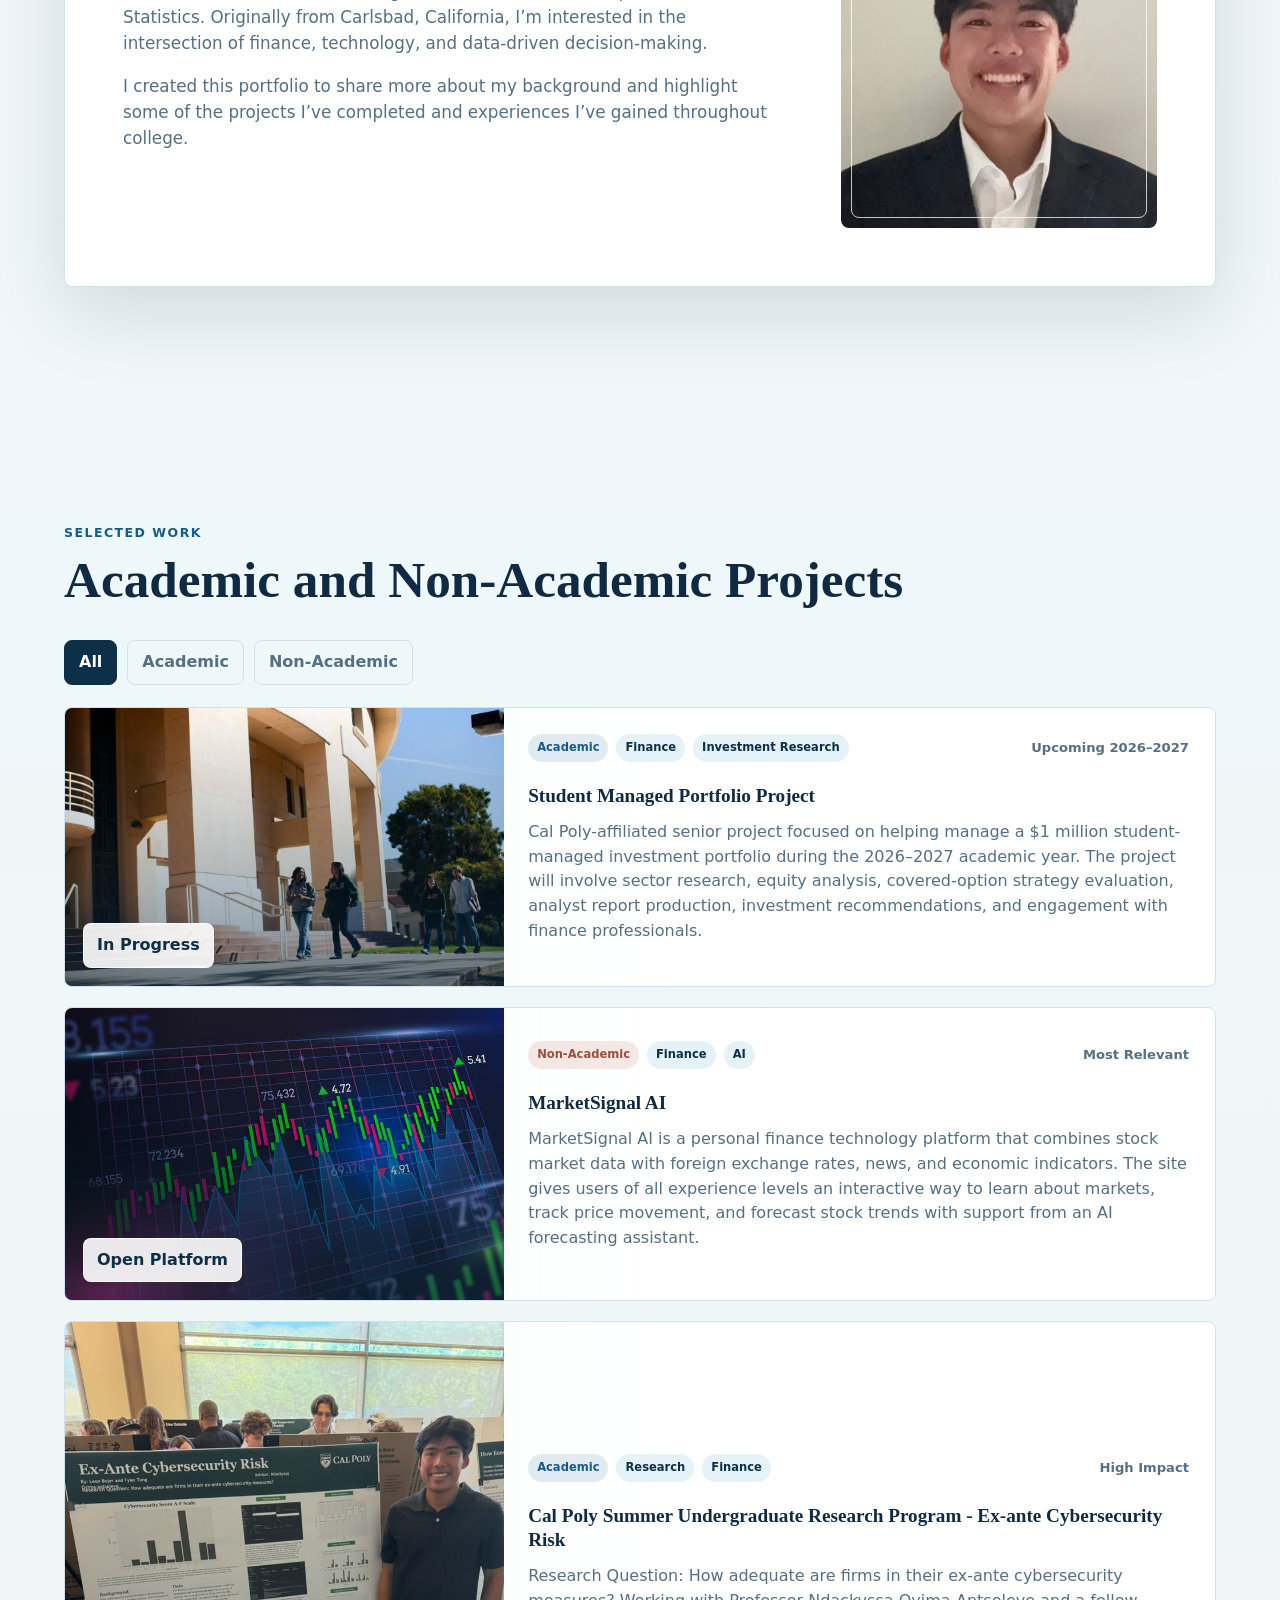
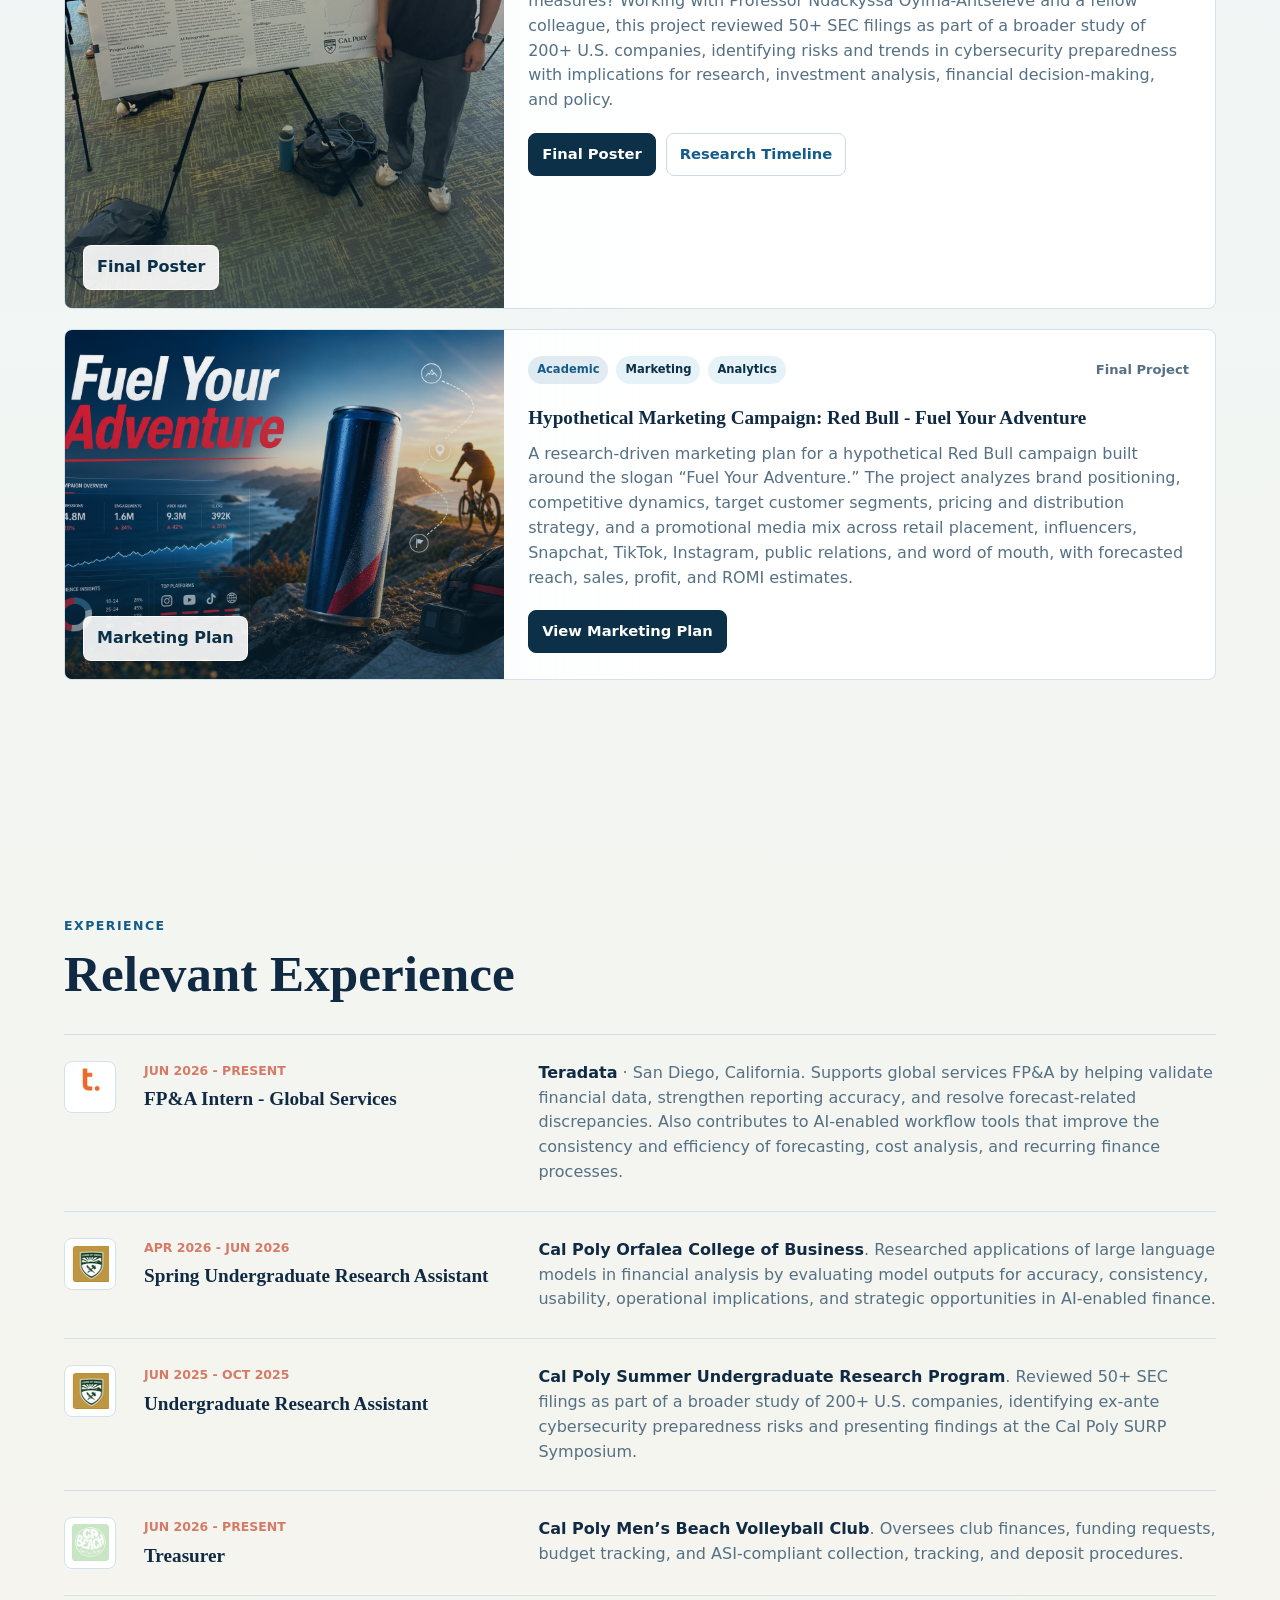
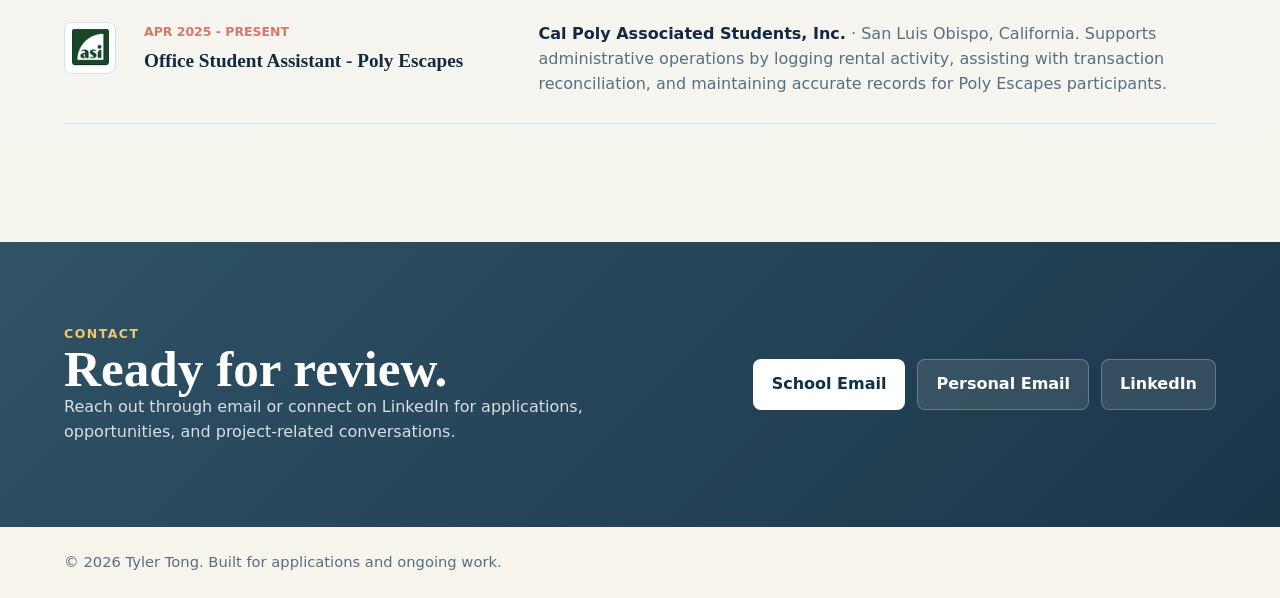
==== commit 797dff1f: "Add files via upload" ====
--- a/index.html
+++ b/index.html
@@ -53,8 +53,8 @@
           <p>Personal builds, data tools, and product thinking with practical outcomes.</p>
         </div>
         <div>
-          <span class="metric">Coastal</span>
-          <p>A calm, organized visual style rooted in Carlsbad and San Luis Obispo.</p>
+          <span class="metric">Statistics</span>
+          <p>Quantitative coursework and analytical thinking applied to finance, research, and decision-making.</p>
         </div>
       </section>
 
@@ -202,7 +202,7 @@
           <article class="project-card" data-category="academic">
             <div class="project-media">
               <img src="assets/student-managed-portfolio.png" alt="Cal Poly campus building with students walking outside">
-              <a href="#" aria-label="Student Managed Portfolio Project details coming soon">In Progress</a>
+              <span class="status-pill" aria-label="Student Managed Portfolio Project details coming soon">In Progress</span>
             </div>
             <div class="project-content">
               <div class="card-topline">
@@ -330,9 +330,12 @@
               <h3>FP&amp;A Intern - Global Services</h3>
             </div>
             <p>
-              <strong>Teradata</strong> · San Diego, California. Finance internship
-              experience supporting global services work, business analysis, and
-              professional finance operations.
+              <strong>Teradata</strong> · San Diego, California. Supports global
+              services FP&amp;A by helping validate financial data, strengthen
+              reporting accuracy, and resolve forecast-related discrepancies.
+              Also contributes to AI-enabled workflow tools that improve the
+              consistency and efficiency of forecasting, cost analysis, and
+              recurring finance processes.
             </p>
           </article>
           <article>
--- a/styles.css
+++ b/styles.css
@@ -564,7 +564,8 @@
   position: absolute;
 }
 
-.project-media a {
+.project-media a,
+.status-pill {
   align-items: center;
   background: rgba(255, 255, 255, 0.9);
   border: 1px solid rgba(255, 255, 255, 0.75);
@@ -581,6 +582,10 @@
   z-index: 1;
 }
 
+.status-pill {
+  cursor: default;
+}
+
 .project-content {
   align-self: center;
   padding: 26px 26px 26px 0;
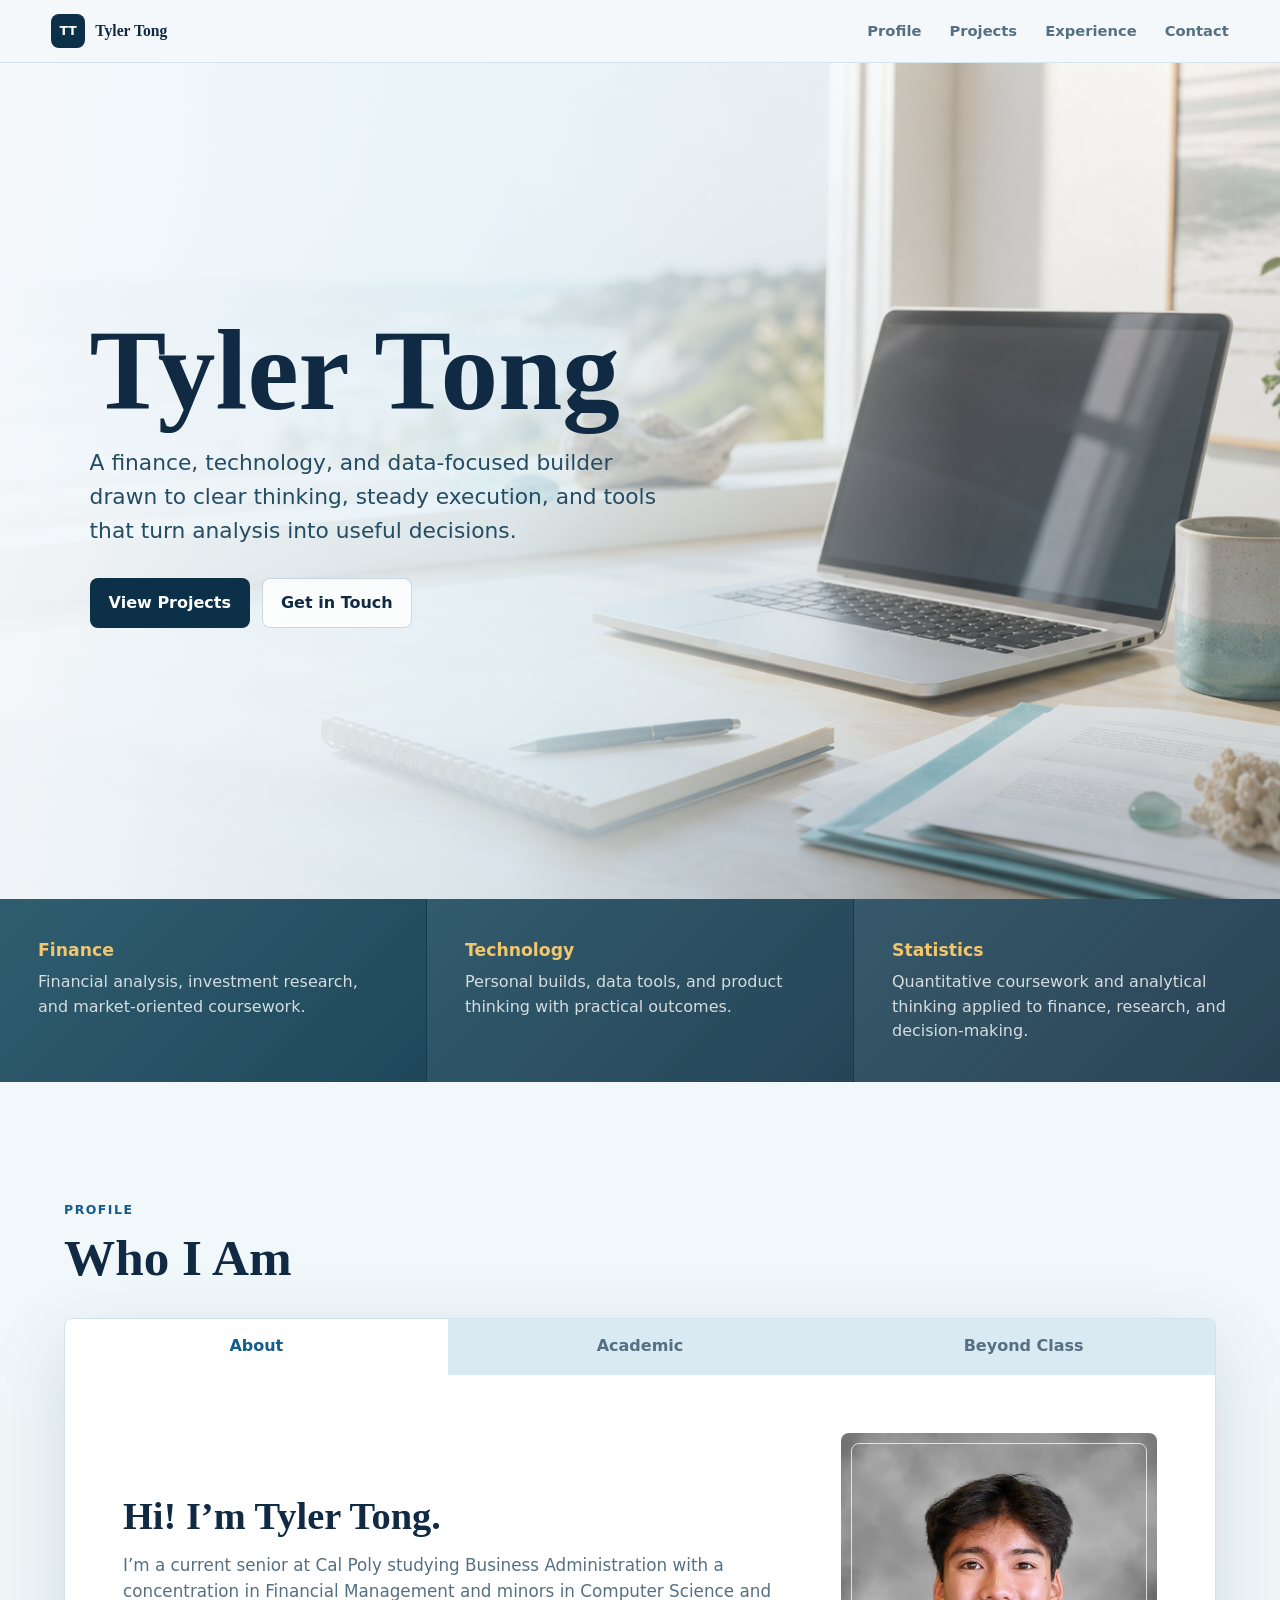
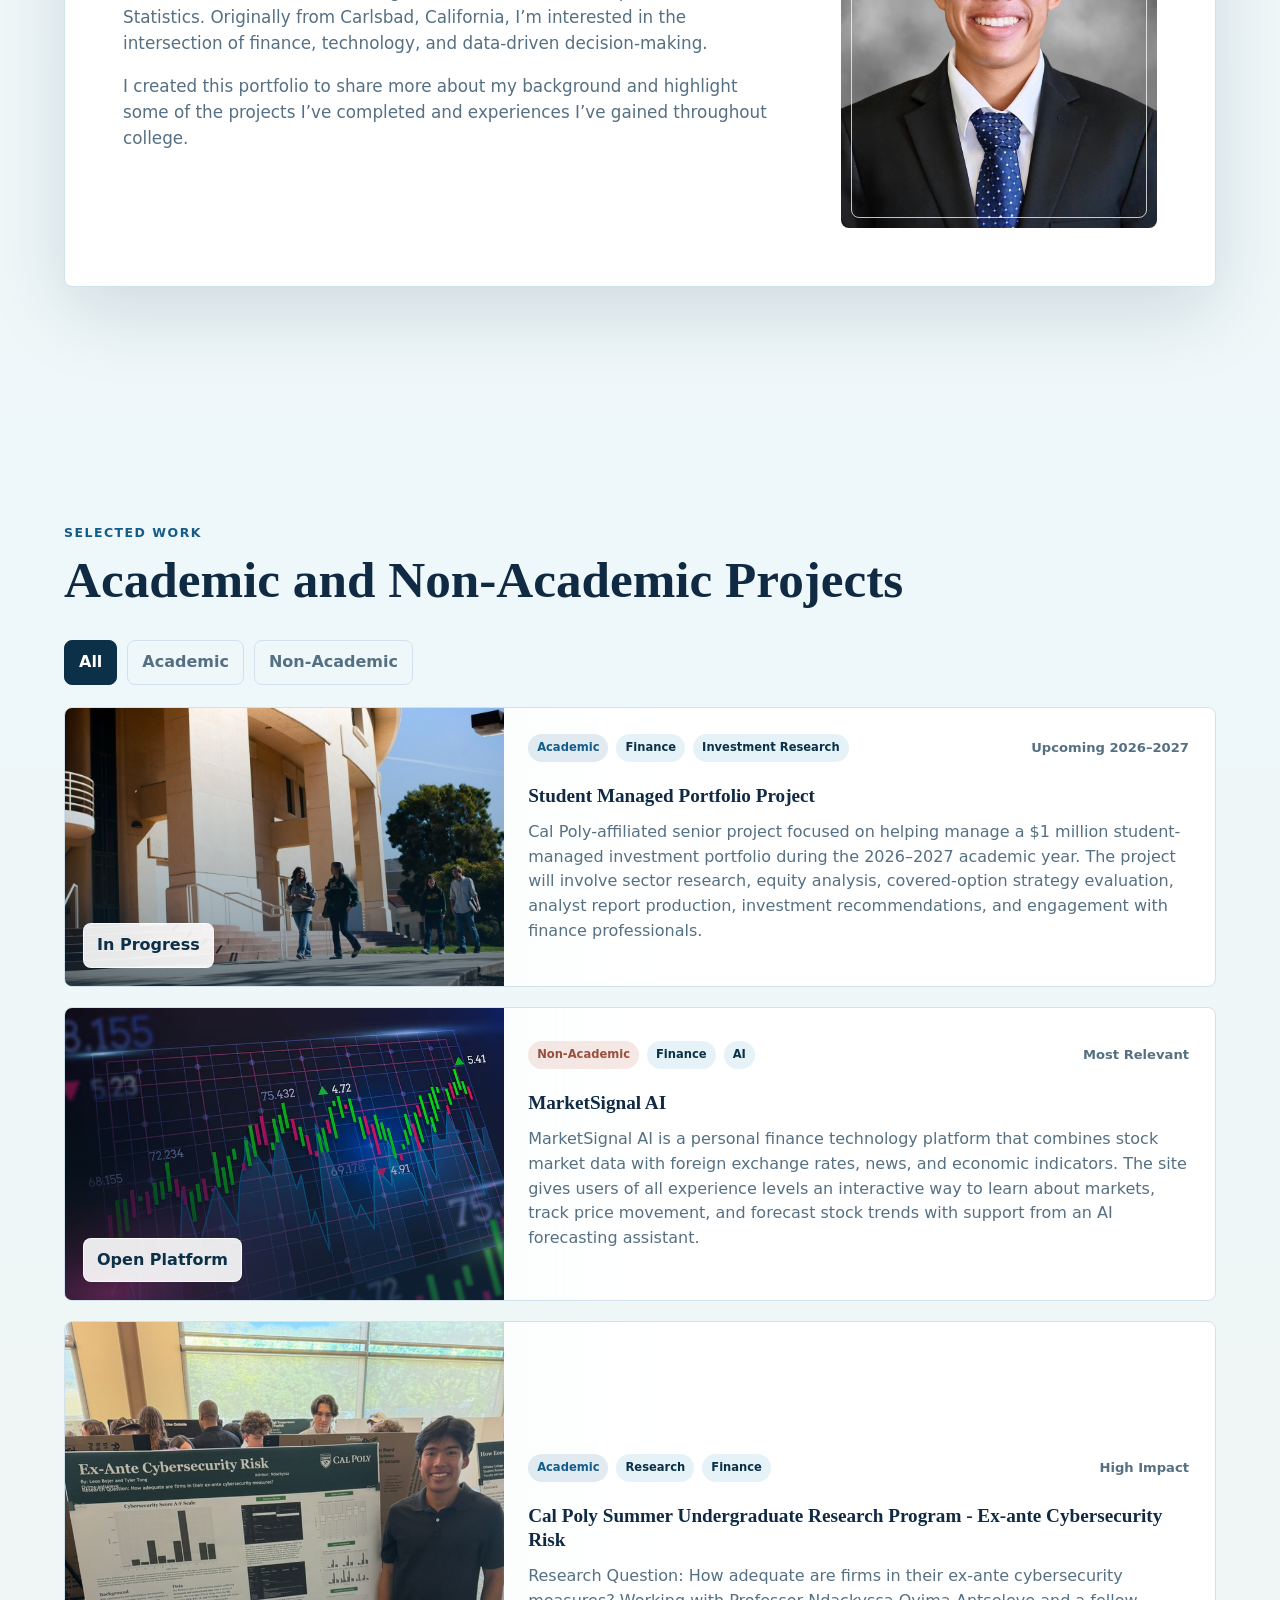
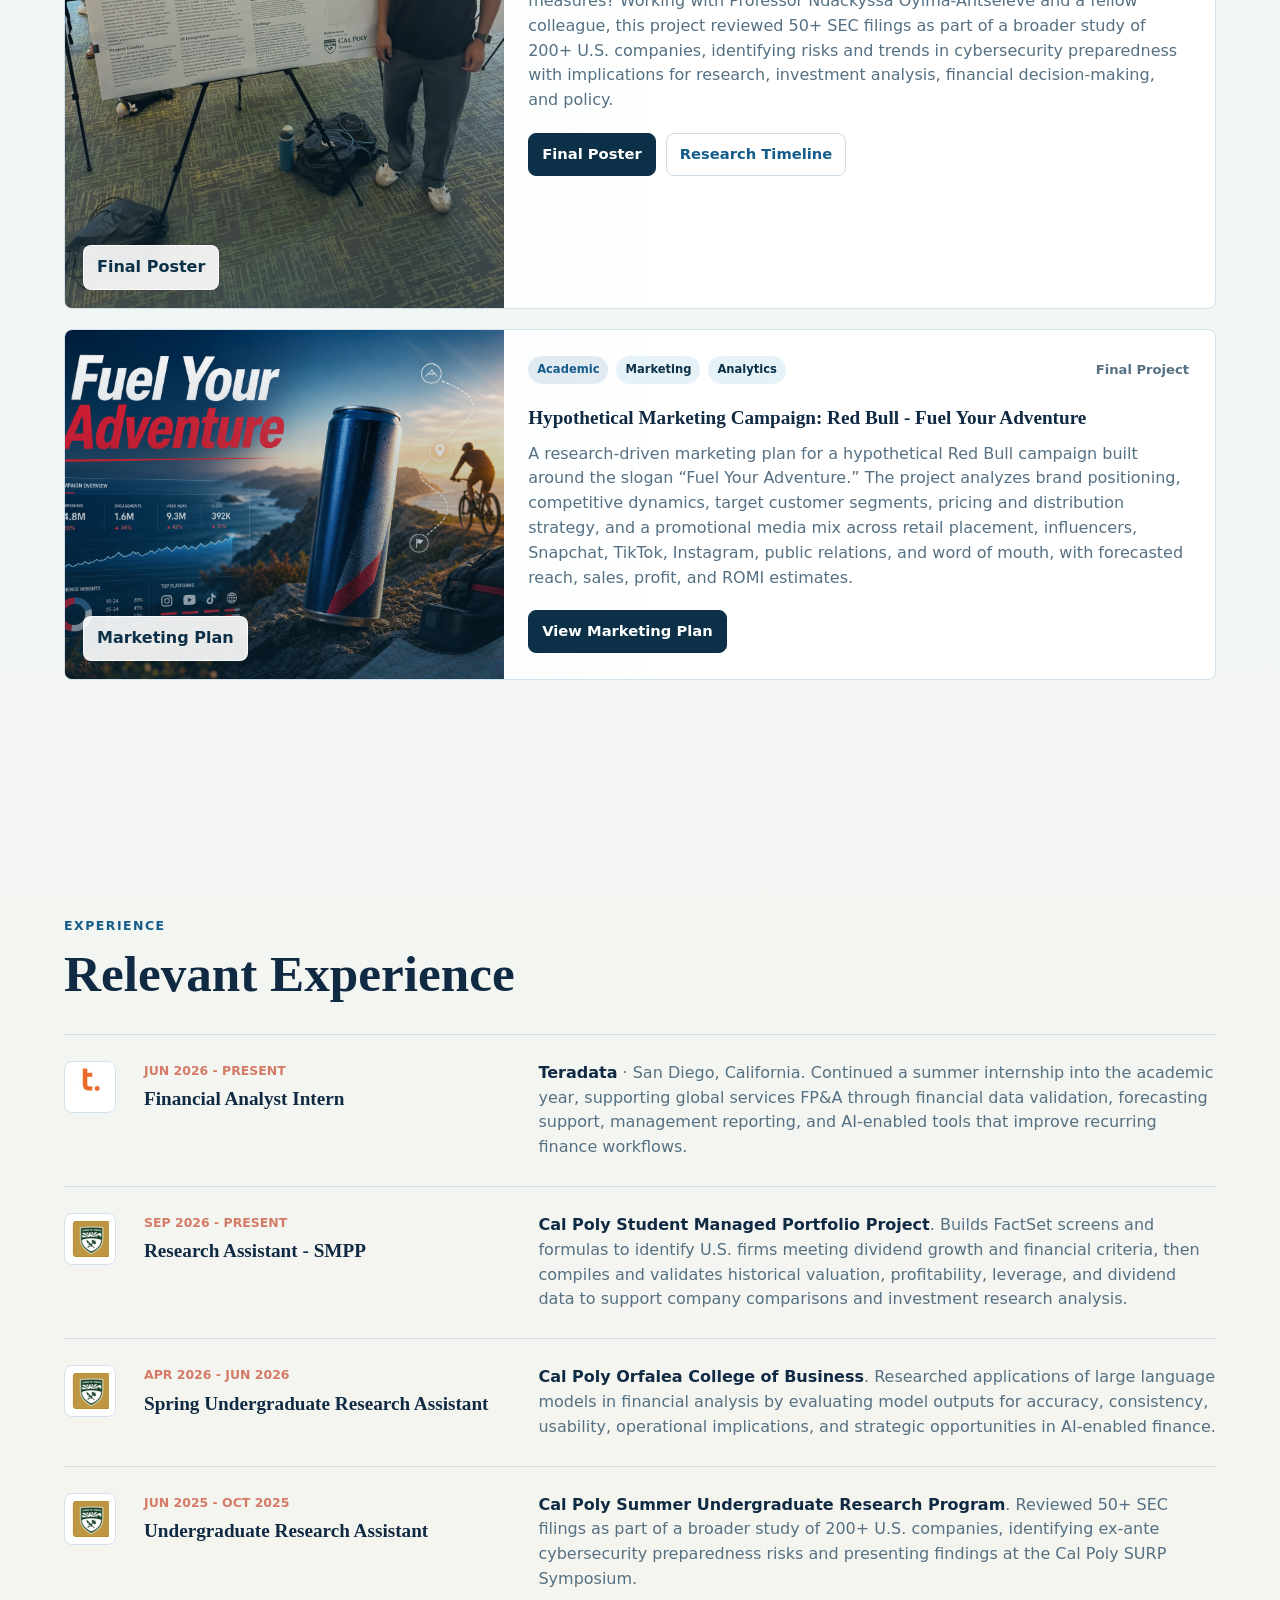
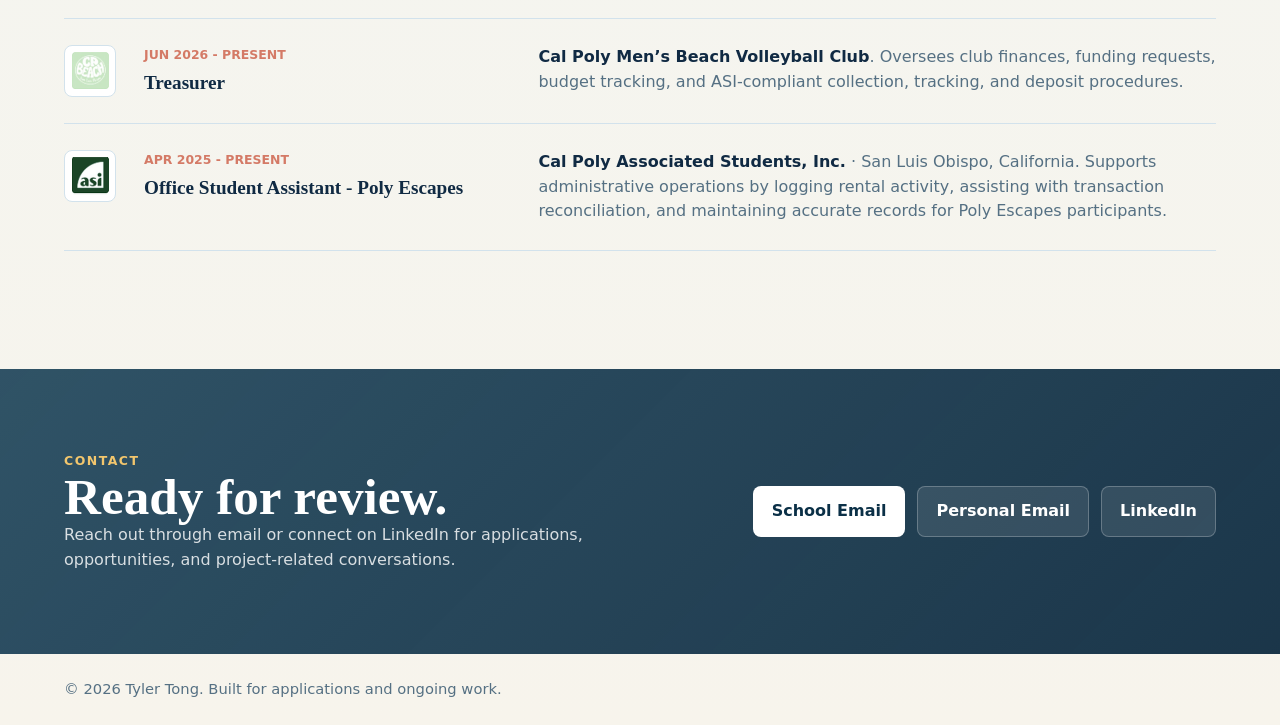
==== commit cfc74ef9: "Add files via upload" ====
--- a/index.html
+++ b/index.html
@@ -327,15 +327,31 @@
             </div>
             <div class="experience-role">
               <span>Jun 2026 - Present</span>
-              <h3>FP&amp;A Intern - Global Services</h3>
-            </div>
-            <p>
-              <strong>Teradata</strong> · San Diego, California. Supports global
-              services FP&amp;A by helping validate financial data, strengthen
-              reporting accuracy, and resolve forecast-related discrepancies.
-              Also contributes to AI-enabled workflow tools that improve the
-              consistency and efficiency of forecasting, cost analysis, and
-              recurring finance processes.
+              <h3>Financial Analyst Intern</h3>
+            </div>
+            <p>
+              <strong>Teradata</strong> · San Diego, California. Continued a
+              summer internship into the academic year, supporting global
+              services FP&amp;A through financial data validation, forecasting
+              support, management reporting, and AI-enabled tools that improve
+              recurring finance workflows.
+            </p>
+          </article>
+          <article>
+            <div class="experience-logo">
+              <img src="assets/cal-poly-ocob-logo.png" alt="Cal Poly Orfalea College of Business logo">
+            </div>
+            <div class="experience-role">
+              <span>Sep 2026 - Present</span>
+              <h3>Research Assistant - SMPP</h3>
+            </div>
+            <p>
+              <strong>Cal Poly Student Managed Portfolio Project</strong>. Builds
+              FactSet screens and formulas to identify U.S. firms meeting
+              dividend growth and financial criteria, then compiles and
+              validates historical valuation, profitability, leverage, and
+              dividend data to support company comparisons and investment
+              research analysis.
             </p>
           </article>
           <article>
